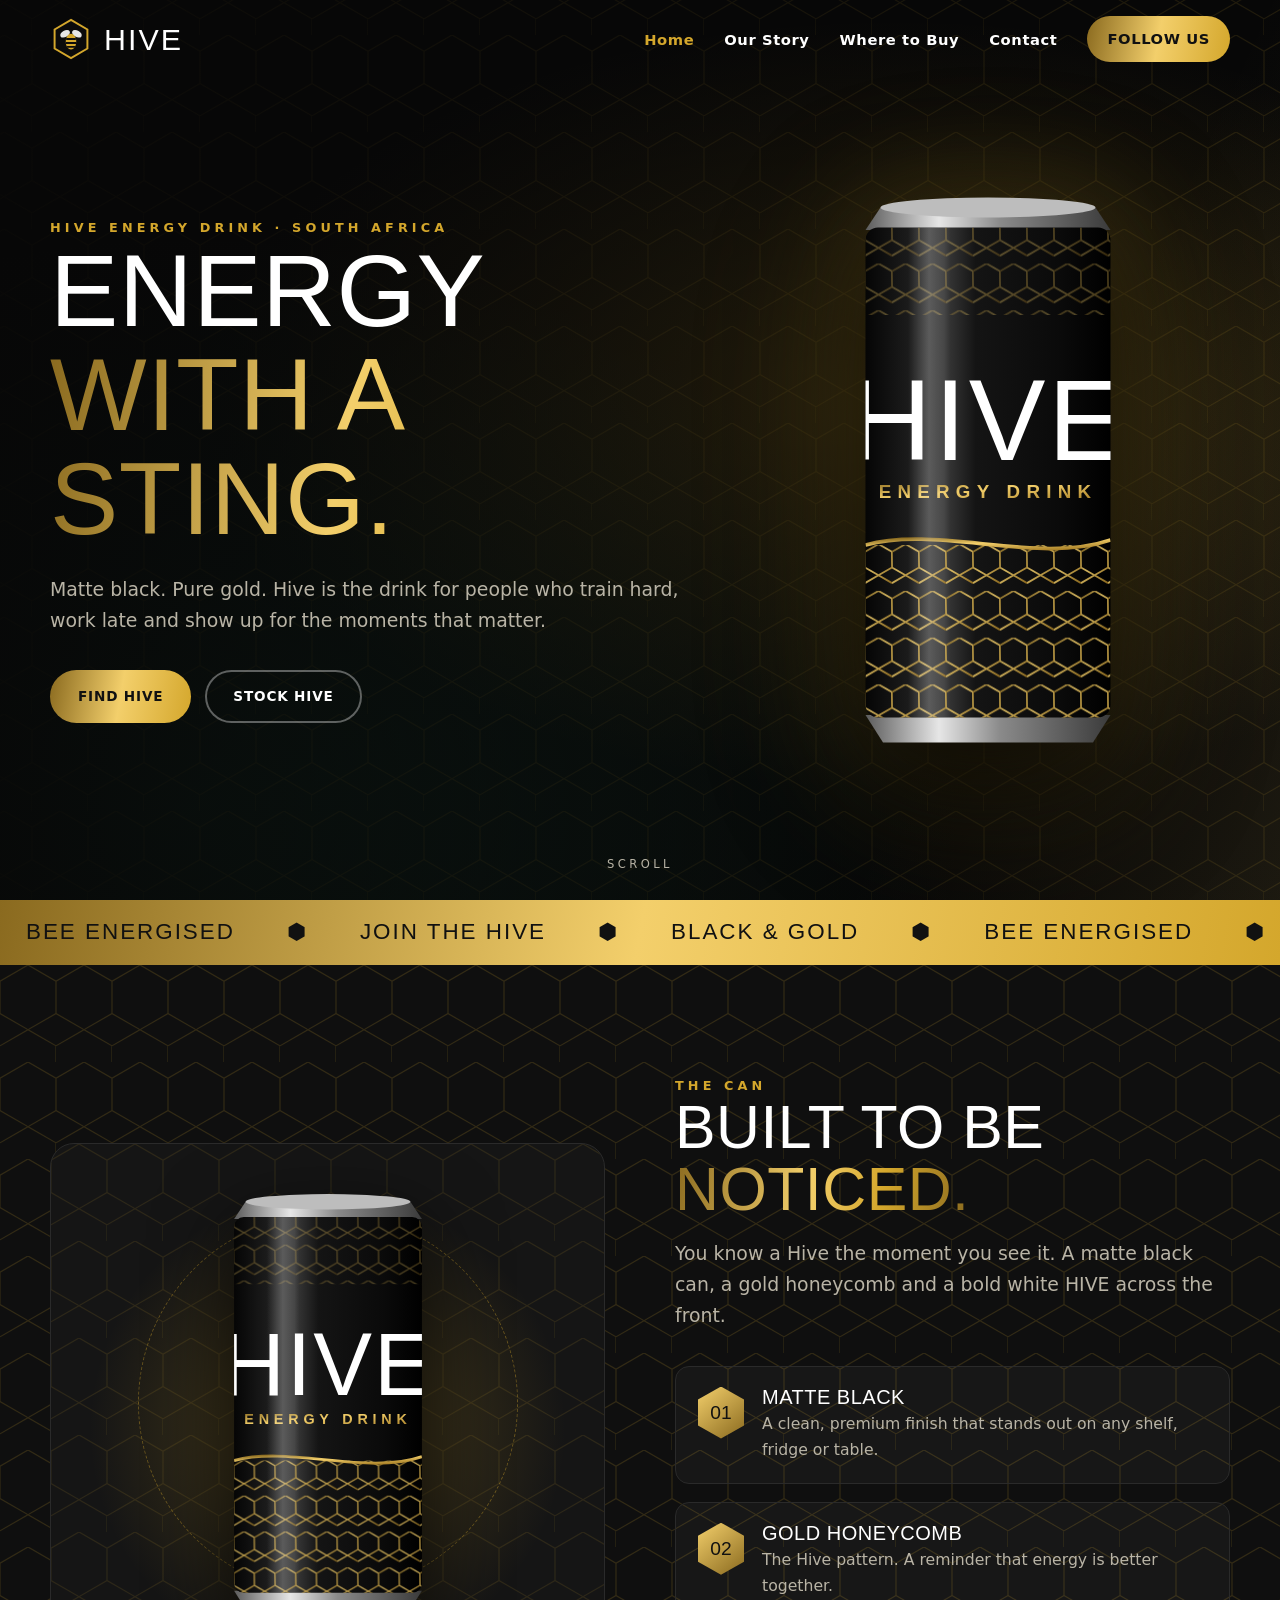
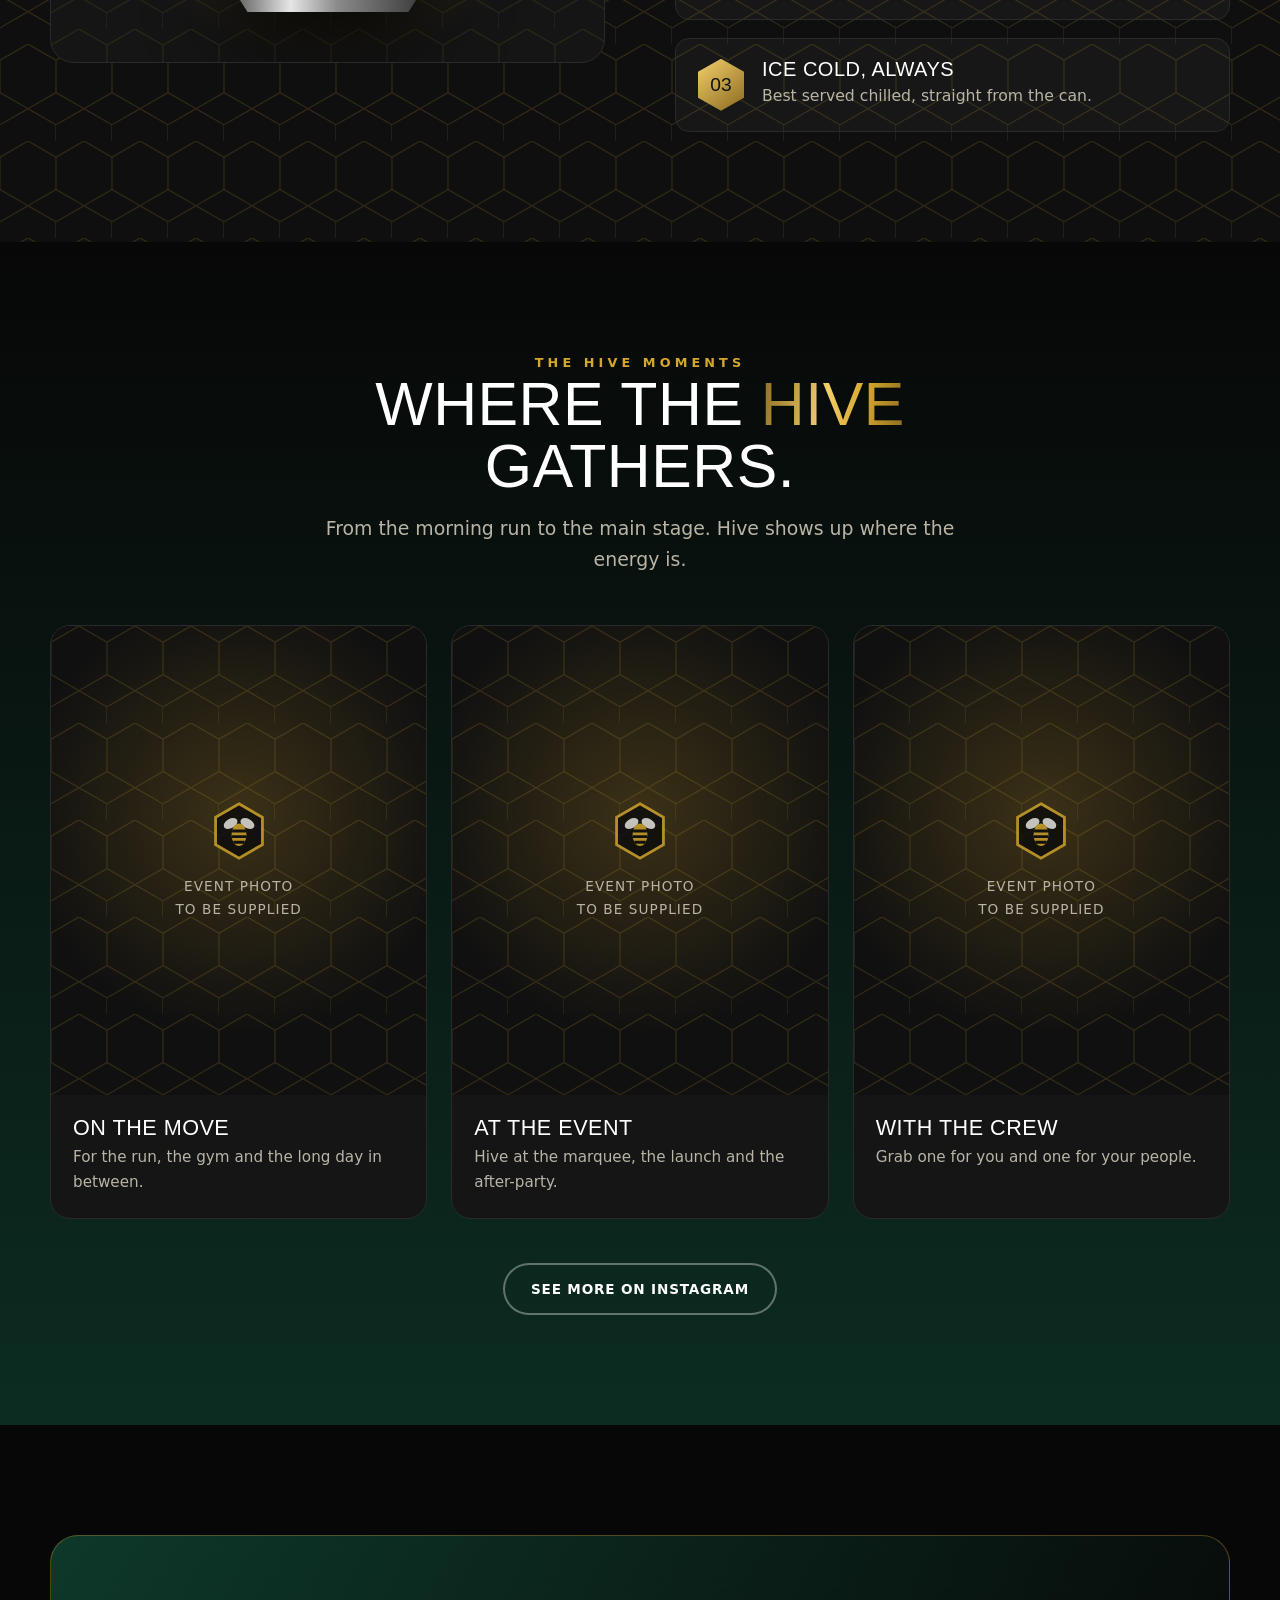
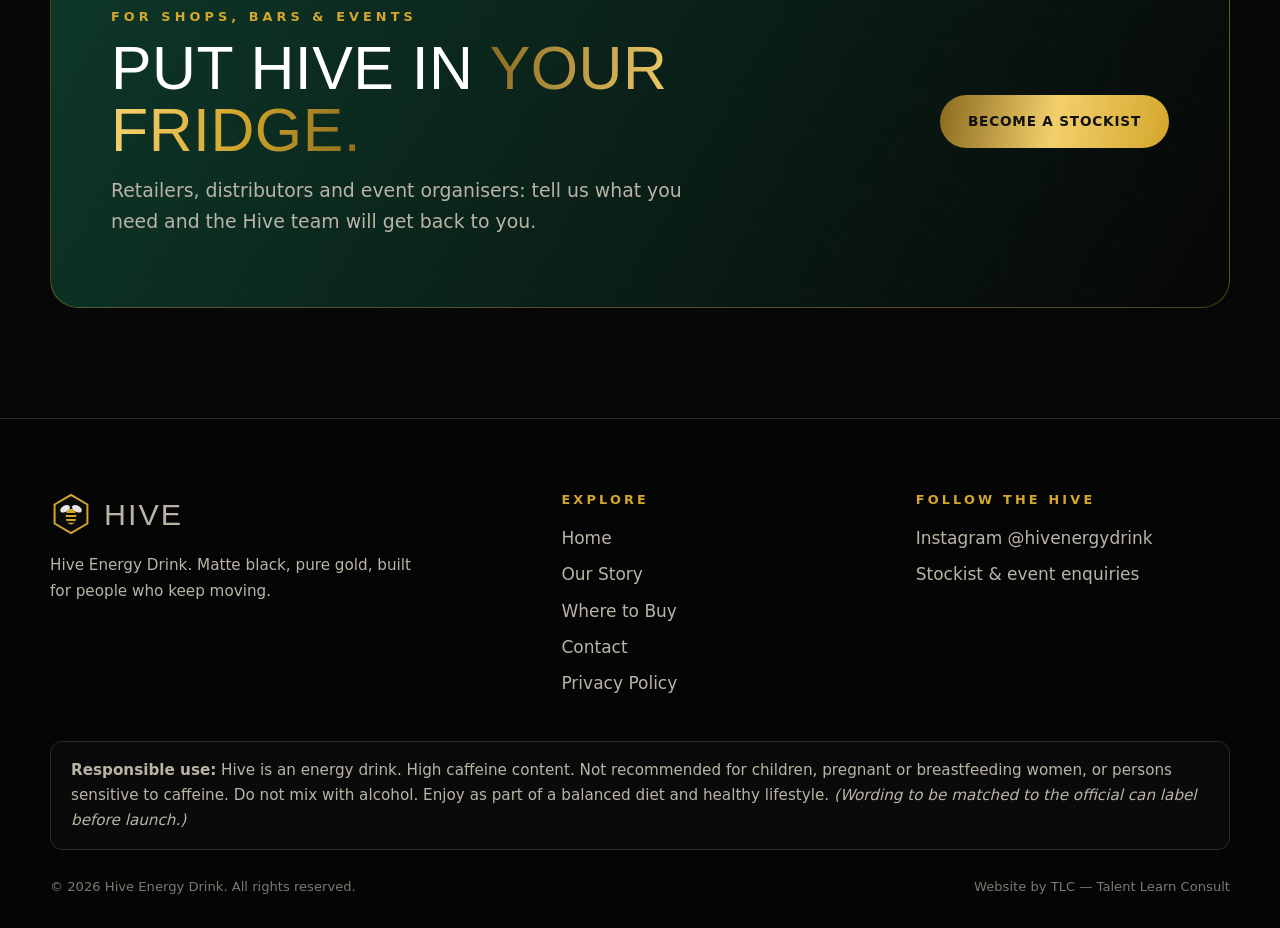
==== index.html @ 9e0da0c2 "Hive Energy Drink website preview: 5 pages, black-and-gold design, video-ready hero Co-Authored-By: " ====
<!DOCTYPE html>
<html lang="en-ZA">
<head>
<meta charset="utf-8">
<meta name="viewport" content="width=device-width,initial-scale=1">
<meta http-equiv="Content-Security-Policy" content="default-src 'self'; img-src 'self' data:; media-src 'self'; style-src 'self' 'unsafe-inline'; font-src 'self'; script-src 'self'; connect-src 'self'; base-uri 'self'; form-action 'none'; object-src 'none'">
<meta name="referrer" content="strict-origin-when-cross-origin">
<title>Hive Energy Drink — Energy With a Sting</title>
<meta name="description" content="Hive Energy Drink. Matte black, pure gold, made for South Africans who keep moving. Find Hive near you or bring Hive to your store or event.">
<meta name="robots" content="noindex,nofollow">
<link rel="canonical" href="https://dionpather-afk.github.io/hive-energy-drink-website/">
<meta name="theme-color" content="#070707">
<meta property="og:type" content="website">
<meta property="og:title" content="Hive Energy Drink — Energy With a Sting">
<meta property="og:description" content="Hive Energy Drink. Matte black, pure gold, made for South Africans who keep moving. Find Hive near you or bring Hive to your store or event.">
<meta property="og:url" content="https://dionpather-afk.github.io/hive-energy-drink-website/">
<link rel="icon" type="image/svg+xml" href="assets/img/hive-mark.svg">
<link rel="preload" href="assets/fonts/anton-latin-400-normal.woff2" as="font" type="font/woff2" crossorigin>
<link rel="stylesheet" href="assets/css/style.css">
</head>
<body>
<a class="skip" href="#main">Skip to content</a>
<header class="site-header">
 <nav class="wrap nav" aria-label="Main">
  <a class="brand" href="index.html" aria-label="Hive Energy Drink home"><img src="assets/img/hive-mark.svg" alt="" width="42" height="42">HIVE</a>
  <button class="menu-btn" aria-label="Open menu" aria-expanded="false" aria-controls="nav-links"><span></span></button>
  <ul class="nav-links" id="nav-links"><li><a href="index.html" aria-current="page">Home</a></li><li><a href="our-story.html">Our Story</a></li><li><a href="where-to-buy.html">Where to Buy</a></li><li><a href="contact.html">Contact</a></li><li><a class="btn" href="https://www.instagram.com/hivenergydrink/" target="_blank" rel="noopener">Follow us</a></li></ul>
 </nav>
</header>
<main id="main">

<section class="hero" aria-label="Hive Energy Drink">
 <div class="hero-media" aria-hidden="true">
  <div class="hero-standin"></div>
  <video muted loop playsinline preload="none" poster="">
   <source src="assets/video/hive-advert.mp4" type="video/mp4">
  </video>
 </div>
 <div class="hero-shade" aria-hidden="true"></div>
 <div class="wrap hero-grid">
  <div class="reveal in">
   <p class="eyebrow">Hive Energy Drink · South Africa</p>
   <h1><span>Energy</span><span class="gold">with a sting.</span></h1>
   <p class="lead" style="margin-top:22px">Matte black. Pure gold. Hive is the drink for people who train hard, work late and show up for the moments that matter.</p>
   <div class="btn-row">
    <a class="btn" href="where-to-buy.html">Find Hive</a>
    <a class="btn btn-ghost" href="contact.html">Stock Hive</a>
   </div>
  </div>
  <div class="hero-can" aria-hidden="true">
   <div class="drops"><i></i><i></i><i></i><i></i><i></i></div>
   <svg xmlns="http://www.w3.org/2000/svg" viewBox="0 0 240 480" aria-hidden="true">
  <defs>
    <linearGradient id="hbody" x1="0" x2="1">
      <stop offset="0" stop-color="#050505"/>
      <stop offset=".18" stop-color="#1c1c1c"/>
      <stop offset=".32" stop-color="#3a3a3a"/>
      <stop offset=".45" stop-color="#141414"/>
      <stop offset=".8" stop-color="#0a0a0a"/>
      <stop offset="1" stop-color="#000"/>
    </linearGradient>
    <linearGradient id="hmetal" x1="0" x2="1">
      <stop offset="0" stop-color="#5c5c5c"/>
      <stop offset=".3" stop-color="#e6e6e6"/>
      <stop offset=".55" stop-color="#8a8a8a"/>
      <stop offset="1" stop-color="#3b3b3b"/>
    </linearGradient>
    <linearGradient id="hgold" x1="0" x2="1" y1="0" y2="1">
      <stop offset="0" stop-color="#8a6a1f"/>
      <stop offset=".45" stop-color="#f3cf6b"/>
      <stop offset="1" stop-color="#a47b22"/>
    </linearGradient>
    <linearGradient id="hshine" x1="0" x2="1">
      <stop offset="0" stop-color="#fff" stop-opacity="0"/>
      <stop offset=".5" stop-color="#fff" stop-opacity=".22"/>
      <stop offset="1" stop-color="#fff" stop-opacity="0"/>
    </linearGradient>
    <pattern id="hhex" width="24" height="41.57" patternUnits="userSpaceOnUse" patternTransform="scale(.9)">
      <path d="M12 0l12 6.93v13.86L12 27.71 0 20.79V6.93zM0 34.64l12-6.93 12 6.93" fill="none" stroke="url(#hgold)" stroke-width="1.6"/>
    </pattern>
    <clipPath id="hcan"><rect x="22" y="46" width="196" height="392" rx="10"/></clipPath>
  </defs>
  <!-- lid and base -->
  <path d="M34 30h172l12 18H22z" fill="url(#hmetal)"/>
  <ellipse cx="120" cy="30" rx="86" ry="8" fill="#bdbdbd"/>
  <path d="M22 436h196l-14 22H36z" fill="url(#hmetal)"/>
  <!-- body -->
  <rect x="22" y="46" width="196" height="392" rx="10" fill="url(#hbody)"/>
  <g clip-path="url(#hcan)">
    <rect x="22" y="300" width="196" height="140" fill="url(#hhex)" opacity=".85"/>
    <rect x="22" y="46" width="196" height="70" fill="url(#hhex)" opacity=".35"/>
    <path d="M22 300 C 80 284, 160 316, 218 296" fill="none" stroke="url(#hgold)" stroke-width="3"/>
    <text x="120" y="232" text-anchor="middle" font-family="Anton, Impact, sans-serif" font-size="92" fill="#fff" letter-spacing="2">HIVE</text>
    <text x="120" y="262" text-anchor="middle" font-family="Inter, Arial, sans-serif" font-size="15" font-weight="700" fill="url(#hgold)" letter-spacing="5">ENERGY DRINK</text>
    <rect x="56" y="46" width="34" height="392" fill="url(#hshine)"/>
  </g>
</svg>
  </div>
 </div>
 <a class="scroll-cue" href="#can">Scroll</a>
</section>

<div class="ticker" aria-hidden="true"><div><span>Bee energised</span><span>⬢</span><span>Join the Hive</span><span>⬢</span><span>Black &amp; gold</span><span>⬢</span><span>Bee energised</span><span>⬢</span><span>Join the Hive</span><span>⬢</span><span>Black &amp; gold</span><span>⬢</span><span>Bee energised</span><span>⬢</span><span>Join the Hive</span><span>⬢</span><span>Black &amp; gold</span><span>⬢</span><span>Bee energised</span><span>⬢</span><span>Join the Hive</span><span>⬢</span><span>Black &amp; gold</span><span>⬢</span><span>Bee energised</span><span>⬢</span><span>Join the Hive</span><span>⬢</span><span>Black &amp; gold</span><span>⬢</span><span>Bee energised</span><span>⬢</span><span>Join the Hive</span><span>⬢</span><span>Black &amp; gold</span><span>⬢</span></div></div>

<section class="section honey" id="can">
 <div class="wrap split">
  <div class="can-stage reveal"><div class="ring"></div><svg xmlns="http://www.w3.org/2000/svg" viewBox="0 0 240 480" role="img" aria-label="Illustration of the matte black Hive can with gold honeycomb pattern">
  <defs>
    <linearGradient id="cbody" x1="0" x2="1">
      <stop offset="0" stop-color="#050505"/>
      <stop offset=".18" stop-color="#1c1c1c"/>
      <stop offset=".32" stop-color="#3a3a3a"/>
      <stop offset=".45" stop-color="#141414"/>
      <stop offset=".8" stop-color="#0a0a0a"/>
      <stop offset="1" stop-color="#000"/>
    </linearGradient>
    <linearGradient id="cmetal" x1="0" x2="1">
      <stop offset="0" stop-color="#5c5c5c"/>
      <stop offset=".3" stop-color="#e6e6e6"/>
      <stop offset=".55" stop-color="#8a8a8a"/>
      <stop offset="1" stop-color="#3b3b3b"/>
    </linearGradient>
    <linearGradient id="cgold" x1="0" x2="1" y1="0" y2="1">
      <stop offset="0" stop-color="#8a6a1f"/>
      <stop offset=".45" stop-color="#f3cf6b"/>
      <stop offset="1" stop-color="#a47b22"/>
    </linearGradient>
    <linearGradient id="cshine" x1="0" x2="1">
      <stop offset="0" stop-color="#fff" stop-opacity="0"/>
      <stop offset=".5" stop-color="#fff" stop-opacity=".22"/>
      <stop offset="1" stop-color="#fff" stop-opacity="0"/>
    </linearGradient>
    <pattern id="chex" width="24" height="41.57" patternUnits="userSpaceOnUse" patternTransform="scale(.9)">
      <path d="M12 0l12 6.93v13.86L12 27.71 0 20.79V6.93zM0 34.64l12-6.93 12 6.93" fill="none" stroke="url(#cgold)" stroke-width="1.6"/>
    </pattern>
    <clipPath id="ccan"><rect x="22" y="46" width="196" height="392" rx="10"/></clipPath>
  </defs>
  <!-- lid and base -->
  <path d="M34 30h172l12 18H22z" fill="url(#cmetal)"/>
  <ellipse cx="120" cy="30" rx="86" ry="8" fill="#bdbdbd"/>
  <path d="M22 436h196l-14 22H36z" fill="url(#cmetal)"/>
  <!-- body -->
  <rect x="22" y="46" width="196" height="392" rx="10" fill="url(#cbody)"/>
  <g clip-path="url(#ccan)">
    <rect x="22" y="300" width="196" height="140" fill="url(#chex)" opacity=".85"/>
    <rect x="22" y="46" width="196" height="70" fill="url(#chex)" opacity=".35"/>
    <path d="M22 300 C 80 284, 160 316, 218 296" fill="none" stroke="url(#cgold)" stroke-width="3"/>
    <text x="120" y="232" text-anchor="middle" font-family="Anton, Impact, sans-serif" font-size="92" fill="#fff" letter-spacing="2">HIVE</text>
    <text x="120" y="262" text-anchor="middle" font-family="Inter, Arial, sans-serif" font-size="15" font-weight="700" fill="url(#cgold)" letter-spacing="5">ENERGY DRINK</text>
    <rect x="56" y="46" width="34" height="392" fill="url(#cshine)"/>
  </g>
</svg></div>
  <div class="reveal">
   <p class="eyebrow">The can</p>
   <h2>Built to be <span class="gold">noticed.</span></h2>
   <p class="lead" style="margin-top:18px">You know a Hive the moment you see it. A matte black can, a gold honeycomb and a bold white HIVE across the front.</p>
   <div class="facts">
    <div class="fact"><div class="hexicon">01</div><div><h3>Matte black</h3><p>A clean, premium finish that stands out on any shelf, fridge or table.</p></div></div>
    <div class="fact"><div class="hexicon">02</div><div><h3>Gold honeycomb</h3><p>The Hive pattern. A reminder that energy is better together.</p></div></div>
    <div class="fact"><div class="hexicon">03</div><div><h3>Ice cold, always</h3><p>Best served chilled, straight from the can.</p></div></div>
   </div>
  </div>
 </div>
</section>

<section class="section moments">
 <div class="wrap">
  <div class="center reveal" style="max-width:760px">
   <p class="eyebrow">The Hive moments</p>
   <h2>Where the <span class="gold">Hive</span> gathers.</h2>
   <p class="lead" style="margin-top:16px">From the morning run to the main stage. Hive shows up where the energy is.</p>
  </div>
  <div class="grid3">
   <article class="card reveal"><div class="ph"><div><img src="assets/img/hive-mark.svg" alt="">Event photo<br>to be supplied</div></div><div class="body"><h3>On the move</h3><p>For the run, the gym and the long day in between.</p></div></article>
   <article class="card reveal"><div class="ph"><div><img src="assets/img/hive-mark.svg" alt="">Event photo<br>to be supplied</div></div><div class="body"><h3>At the event</h3><p>Hive at the marquee, the launch and the after-party.</p></div></article>
   <article class="card reveal"><div class="ph"><div><img src="assets/img/hive-mark.svg" alt="">Event photo<br>to be supplied</div></div><div class="body"><h3>With the crew</h3><p>Grab one for you and one for your people.</p></div></article>
  </div>
  <div class="center" style="margin-top:44px"><a class="btn btn-ghost" href="https://www.instagram.com/hivenergydrink/" target="_blank" rel="noopener">See more on Instagram</a></div>
 </div>
</section>

<section class="section">
 <div class="wrap">
  <div class="cta-band reveal">
   <div>
    <p class="eyebrow">For shops, bars &amp; events</p>
    <h2 style="margin-top:10px">Put Hive in <span class="gold">your fridge.</span></h2>
    <p class="lead" style="margin-top:14px">Retailers, distributors and event organisers: tell us what you need and the Hive team will get back to you.</p>
   </div>
   <div class="btn-row"><a class="btn" href="contact.html">Become a stockist</a></div>
  </div>
 </div>
</section>
</main>
<footer class="site-footer">
 <div class="wrap">
  <div class="foot-grid">
   <div>
    <a class="brand" href="index.html"><img src="assets/img/hive-mark.svg" alt="" width="42" height="42">HIVE</a>
    <p style="margin-top:14px;max-width:38ch">Hive Energy Drink. Matte black, pure gold, built for people who keep moving.</p>
   </div>
   <div>
    <h4>Explore</h4>
    <ul><li><a href="index.html">Home</a></li><li><a href="our-story.html">Our Story</a></li><li><a href="where-to-buy.html">Where to Buy</a></li><li><a href="contact.html">Contact</a></li><li><a href="privacy.html">Privacy Policy</a></li></ul>
   </div>
   <div>
    <h4>Follow the Hive</h4>
    <ul><li><a href="https://www.instagram.com/hivenergydrink/" target="_blank" rel="noopener">Instagram @hivenergydrink</a></li><li><a href="contact.html">Stockist &amp; event enquiries</a></li></ul>
   </div>
  </div>
  <p class="notice"><strong>Responsible use:</strong> Hive is an energy drink. High caffeine content. Not recommended for children, pregnant or breastfeeding women, or persons sensitive to caffeine. Do not mix with alcohol. Enjoy as part of a balanced diet and healthy lifestyle. <em>(Wording to be matched to the official can label before launch.)</em></p>
  <div class="legal"><span>&copy; <span id="year">2026</span> Hive Energy Drink. All rights reserved.</span><span>Website by TLC — Talent Learn Consult</span></div>
 </div>
</footer>
<script src="assets/js/main.js"></script>
</body>
</html>
---- assets/css/style.css ----
/* Hive Energy Drink — preview site. Built by TLC (Talent Learn Consult). */
@font-face{font-family:Anton;src:url(../fonts/anton-latin-400-normal.woff2) format("woff2");font-weight:400;font-display:swap}
@font-face{font-family:Inter;src:url(../fonts/inter-latin-400-normal.woff2) format("woff2");font-weight:400;font-display:swap}
@font-face{font-family:Inter;src:url(../fonts/inter-latin-600-normal.woff2) format("woff2");font-weight:600;font-display:swap}
@font-face{font-family:Inter;src:url(../fonts/inter-latin-700-normal.woff2) format("woff2");font-weight:700;font-display:swap}

:root{
  --black:#070707;--ink:#0f0f0f;--panel:#151515;--line:#2a2a2a;
  --gold:#d4a72c;--gold-hi:#f3cf6b;--gold-lo:#8a6a1f;
  --green:#0e3b2c;--green-hi:#1d6a4e;--white:#fff;--muted:#b9b4a6;
  --radius:14px;--wrap:1180px;
}
*{box-sizing:border-box;margin:0}
html{scroll-behavior:smooth}
body{background:var(--black);color:var(--white);font:400 17px/1.65 Inter,system-ui,Arial,sans-serif;-webkit-font-smoothing:antialiased}
img,svg,video{display:block;max-width:100%}
a{color:inherit}
.wrap{width:min(100% - 40px,var(--wrap));margin-inline:auto}
.skip{position:absolute;left:-999px;top:8px;background:var(--gold);color:#000;padding:8px 14px;border-radius:8px;z-index:99}
.skip:focus{left:8px}
h1,h2,h3{font-family:Anton,Impact,sans-serif;font-weight:400;line-height:1.02;letter-spacing:.5px;text-transform:uppercase}
h1{font-size:clamp(3rem,8vw,6.6rem)}
h2{font-size:clamp(2.2rem,5vw,3.8rem)}
h3{font-size:1.6rem}
.gold{color:var(--gold);background:linear-gradient(100deg,var(--gold-lo),var(--gold-hi) 45%,var(--gold) 70%,var(--gold-lo));-webkit-background-clip:text;background-clip:text;-webkit-text-fill-color:transparent}
.eyebrow{font-weight:700;font-size:.8rem;letter-spacing:.32em;text-transform:uppercase;color:var(--gold)}
.lead{font-size:1.18rem;color:var(--muted);max-width:56ch}
.section{padding:110px 0;position:relative}
.honey{background:var(--ink) url(../img/honeycomb.svg) repeat}

/* buttons */
.btn{display:inline-flex;align-items:center;gap:10px;padding:15px 28px;border-radius:999px;font-weight:700;letter-spacing:.06em;text-transform:uppercase;font-size:.85rem;text-decoration:none;background:linear-gradient(100deg,var(--gold-lo),var(--gold-hi) 50%,var(--gold));color:#111;border:0;cursor:pointer;transition:transform .2s,box-shadow .2s}
.btn:hover{transform:translateY(-2px);box-shadow:0 10px 30px rgba(212,167,44,.35)}
.btn-ghost{background:transparent;color:var(--white);box-shadow:inset 0 0 0 2px rgba(255,255,255,.35)}
.btn-ghost:hover{box-shadow:inset 0 0 0 2px var(--gold);color:var(--gold-hi)}
.btn-row{display:flex;flex-wrap:wrap;gap:14px;margin-top:34px}
:focus-visible{outline:3px solid var(--gold-hi);outline-offset:3px}

/* header */
.site-header{position:fixed;inset:0 0 auto;z-index:50;transition:background .3s,backdrop-filter .3s}
.site-header.scrolled{background:rgba(7,7,7,.85);backdrop-filter:blur(10px);border-bottom:1px solid var(--line)}
.nav{display:flex;align-items:center;justify-content:space-between;height:78px}
.brand{display:flex;align-items:center;gap:12px;text-decoration:none;font-family:Anton,Impact,sans-serif;font-size:1.9rem;letter-spacing:2px}
.brand img{width:42px;height:42px}
.nav-links{display:flex;gap:30px;list-style:none;padding:0;align-items:center}
.nav-links a{text-decoration:none;font-weight:600;font-size:.92rem;letter-spacing:.04em}
.nav-links a:not(.btn):hover,.nav-links a[aria-current=page]{color:var(--gold)}
.nav-links .btn{padding:11px 20px}
.menu-btn{display:none;background:none;border:0;width:44px;height:44px;cursor:pointer;position:relative}
.menu-btn span,.menu-btn span::before,.menu-btn span::after{position:absolute;left:10px;width:24px;height:2px;background:#fff;content:"";transition:.25s}
.menu-btn span{top:21px}.menu-btn span::before{top:-8px;left:0}.menu-btn span::after{top:8px;left:0}
.menu-btn[aria-expanded=true] span{background:transparent}
.menu-btn[aria-expanded=true] span::before{top:0;transform:rotate(45deg)}
.menu-btn[aria-expanded=true] span::after{top:0;transform:rotate(-45deg)}

/* hero */
.hero{min-height:100svh;display:grid;align-items:center;position:relative;overflow:hidden;padding:120px 0 80px}
.hero-media{position:absolute;inset:0;z-index:0}
.hero-media video{width:100%;height:100%;object-fit:cover}
.hero-standin{position:absolute;inset:0;background:radial-gradient(ellipse at 70% 45%,rgba(212,167,44,.28),transparent 55%),radial-gradient(ellipse at 15% 90%,rgba(29,106,78,.35),transparent 50%),var(--black)}
.hero-standin::before{content:"";position:absolute;inset:-50%;background:url(../img/honeycomb.svg) repeat;animation:drift 60s linear infinite;opacity:.9}
.hero-standin::after{content:"";position:absolute;inset:0;background:linear-gradient(115deg,transparent 35%,rgba(243,207,107,.14) 50%,transparent 65%);background-size:250% 100%;animation:sweep 7s ease-in-out infinite}
.hero.has-video .hero-standin{display:none}
.hero-shade{position:absolute;inset:0;background:linear-gradient(90deg,rgba(7,7,7,.92) 0%,rgba(7,7,7,.55) 55%,rgba(7,7,7,.2));z-index:1}
.hero-grid{position:relative;z-index:2;display:grid;grid-template-columns:1.15fr .85fr;gap:40px;align-items:center}
.hero h1 span{display:block}
.hero-can{position:relative;justify-self:center;width:min(300px,70vw)}
.hero-can svg{width:100%;height:auto;filter:drop-shadow(0 40px 60px rgba(0,0,0,.8)) drop-shadow(0 0 50px rgba(212,167,44,.25));animation:float 6s ease-in-out infinite}
.hero.has-video .hero-can{display:none}
.drops i{position:absolute;width:8px;height:12px;border-radius:50% 50% 50% 50%/60% 60% 40% 40%;background:radial-gradient(circle at 35% 30%,#fff,rgba(243,207,107,.6) 45%,rgba(212,167,44,.15));opacity:0;animation:drop 4s ease-in infinite}
.drops i:nth-child(1){left:12%;top:20%;animation-delay:.2s}
.drops i:nth-child(2){left:85%;top:30%;animation-delay:1.4s}
.drops i:nth-child(3){left:20%;top:62%;animation-delay:2.3s}
.drops i:nth-child(4){left:78%;top:70%;animation-delay:3.1s}
.drops i:nth-child(5){left:50%;top:8%;animation-delay:.9s}
.scroll-cue{position:absolute;bottom:26px;left:50%;transform:translateX(-50%);z-index:2;font-size:.72rem;letter-spacing:.3em;text-transform:uppercase;color:var(--muted);text-decoration:none}
@keyframes drift{to{transform:translate(56px,97px)}}
@keyframes sweep{0%,100%{background-position:120% 0}50%{background-position:-20% 0}}
@keyframes float{0%,100%{transform:translateY(0) rotate(-4deg)}50%{transform:translateY(-18px) rotate(-1deg)}}
@keyframes drop{0%{opacity:0;transform:translateY(-20px)}15%{opacity:1}100%{opacity:0;transform:translateY(120px)}}

/* ticker */
.ticker{background:linear-gradient(100deg,var(--gold-lo),var(--gold-hi) 50%,var(--gold));color:#111;overflow:hidden;white-space:nowrap;padding:14px 0}
.ticker div{display:inline-block;animation:tick 30s linear infinite;font-family:Anton,Impact,sans-serif;font-size:1.4rem;letter-spacing:2px;text-transform:uppercase}
.ticker span{margin:0 26px}
@keyframes tick{to{transform:translateX(-50%)}}

/* split / feature */
.split{display:grid;grid-template-columns:1fr 1fr;gap:70px;align-items:center}
.can-stage{position:relative;display:grid;place-items:center;min-height:520px;border-radius:24px;background:radial-gradient(circle at 50% 55%,rgba(212,167,44,.3),transparent 60%),var(--panel);border:1px solid var(--line);overflow:hidden}
.can-stage::before{content:"";position:absolute;inset:0;background:url(../img/honeycomb.svg) repeat;opacity:.7}
.can-stage svg{position:relative;width:230px;height:auto;filter:drop-shadow(0 30px 40px rgba(0,0,0,.8))}
.ring{position:absolute;width:380px;height:380px;border-radius:50%;border:1px dashed rgba(212,167,44,.4);animation:spin 40s linear infinite}
@keyframes spin{to{transform:rotate(360deg)}}
.facts{display:grid;gap:18px;margin-top:34px}
.fact{display:flex;gap:18px;align-items:flex-start;padding:20px 22px;border-radius:var(--radius);background:rgba(255,255,255,.03);border:1px solid var(--line)}
.hexicon{flex:0 0 46px;height:52px;clip-path:polygon(50% 0,100% 25%,100% 75%,50% 100%,0 75%,0 25%);background:linear-gradient(140deg,var(--gold-hi),var(--gold-lo));display:grid;place-items:center;color:#111;font-family:Anton,Impact,sans-serif;font-size:1.2rem}
.fact h3{font-size:1.25rem;margin-bottom:4px}
.fact p{color:var(--muted);font-size:.98rem}

/* cards */
.grid3{display:grid;grid-template-columns:repeat(3,1fr);gap:24px;margin-top:50px}
.card{border-radius:20px;overflow:hidden;background:var(--panel);border:1px solid var(--line);transition:transform .25s,border-color .25s}
.card:hover{transform:translateY(-6px);border-color:rgba(212,167,44,.6)}
.card .ph{aspect-ratio:4/5;display:grid;place-items:center;text-align:center;padding:24px;background:radial-gradient(circle at 50% 40%,rgba(212,167,44,.22),transparent 65%),#101010 url(../img/honeycomb.svg);color:var(--muted);font-size:.85rem;letter-spacing:.08em;text-transform:uppercase}
.card .ph img{width:60px;margin:0 auto 14px;opacity:.8}
.card .body{padding:22px}
.card h3{font-size:1.35rem}
.card p{color:var(--muted);font-size:.95rem;margin-top:6px}

/* moments strip */
.moments{background:linear-gradient(180deg,var(--black),var(--green) 140%)}
.center{text-align:center;margin-inline:auto}
.center .lead{margin-inline:auto}

/* cta band */
.cta-band{border-radius:28px;padding:70px 60px;background:linear-gradient(120deg,rgba(14,59,44,.95),rgba(7,7,7,.95)),url(../img/honeycomb.svg);border:1px solid rgba(212,167,44,.35);display:grid;grid-template-columns:1.4fr 1fr;gap:40px;align-items:center}
.cta-band .btn-row{justify-content:flex-end;margin:0}

/* page hero */
.page-hero{padding:170px 0 80px;background:radial-gradient(ellipse at 80% 0,rgba(212,167,44,.22),transparent 55%),var(--ink) url(../img/honeycomb.svg)}
.page-hero h1{font-size:clamp(2.8rem,7vw,5.2rem)}
.prose{max-width:70ch}
.prose p+p{margin-top:18px}
.prose h2{margin:50px 0 16px;font-size:2rem}
.prose ul{margin:14px 0 0 20px;color:var(--muted)}
.prose p{color:var(--muted)}

/* values */
.values{display:grid;grid-template-columns:repeat(4,1fr);gap:20px;margin-top:50px}
.value{padding:30px 24px;border-radius:var(--radius);background:var(--panel);border:1px solid var(--line)}
.value .hexicon{margin-bottom:18px}
.value p{color:var(--muted);font-size:.95rem;margin-top:8px}

/* forms */
.form{display:grid;gap:18px;padding:40px;border-radius:22px;background:var(--panel);border:1px solid var(--line)}
.form .row{display:grid;grid-template-columns:1fr 1fr;gap:18px}
label{font-weight:600;font-size:.88rem;display:grid;gap:8px}
input,select,textarea{font:inherit;color:var(--white);background:#0c0c0c;border:1px solid #333;border-radius:10px;padding:13px 14px;width:100%}
input:focus,select:focus,textarea:focus{border-color:var(--gold);outline:none}
textarea{min-height:140px;resize:vertical}
.form-note{font-size:.85rem;color:var(--muted)}
.form-status{display:none;padding:14px 16px;border-radius:10px;background:rgba(212,167,44,.12);border:1px solid rgba(212,167,44,.5);color:var(--gold-hi);font-weight:600}
.form-status.show{display:block}
.contact-list{list-style:none;padding:0;display:grid;gap:16px;margin-top:30px}
.contact-list li{display:flex;gap:16px;align-items:center;padding:18px 20px;border-radius:var(--radius);background:rgba(255,255,255,.03);border:1px solid var(--line)}
.contact-list a{text-decoration:none;font-weight:600}
.contact-list a:hover{color:var(--gold)}
.tbc{display:inline-block;font-size:.72rem;font-weight:700;letter-spacing:.12em;text-transform:uppercase;color:#111;background:var(--gold);padding:3px 8px;border-radius:6px;margin-left:8px;vertical-align:middle}

/* steps */
.steps{counter-reset:s;display:grid;grid-template-columns:repeat(3,1fr);gap:22px;margin-top:46px}
.step{padding:30px;border-radius:var(--radius);background:var(--panel);border:1px solid var(--line);position:relative}
.step::before{counter-increment:s;content:"0" counter(s);font-family:Anton,Impact,sans-serif;font-size:3rem;color:transparent;-webkit-text-stroke:1px var(--gold);display:block;margin-bottom:10px}
.step p{color:var(--muted);font-size:.95rem;margin-top:6px}

/* footer */
.site-footer{border-top:1px solid var(--line);padding:70px 0 30px;background:#050505;margin-top:0}
.foot-grid{display:grid;grid-template-columns:1.5fr 1fr 1fr;gap:40px}
.site-footer h4{font-size:.8rem;letter-spacing:.25em;text-transform:uppercase;color:var(--gold);margin-bottom:14px}
.site-footer ul{list-style:none;padding:0;display:grid;gap:8px}
.site-footer a{text-decoration:none;color:var(--muted)}
.site-footer a:hover{color:var(--gold)}
.site-footer p{color:var(--muted);font-size:.95rem}
.notice{margin-top:44px;padding:16px 20px;border-radius:12px;border:1px solid var(--line);font-size:.82rem;color:var(--muted);background:rgba(255,255,255,.02)}
.legal{display:flex;justify-content:space-between;flex-wrap:wrap;gap:12px;margin-top:26px;font-size:.82rem;color:#7d796f}

/* reveal */
.reveal{opacity:0;transform:translateY(28px);transition:opacity .8s ease,transform .8s ease}
.reveal.in{opacity:1;transform:none}

/* responsive */
@media (max-width:960px){
  .hero-grid,.split,.cta-band{grid-template-columns:1fr}
  .hero-can{order:-1;width:min(220px,55vw)}
  .grid3,.steps{grid-template-columns:1fr 1fr}
  .values{grid-template-columns:1fr 1fr}
  .cta-band{padding:50px 30px}.cta-band .btn-row{justify-content:flex-start}
  .foot-grid{grid-template-columns:1fr 1fr}
  .menu-btn{display:block}
  .nav-links{position:fixed;inset:78px 0 auto;flex-direction:column;gap:0;background:rgba(7,7,7,.97);border-bottom:1px solid var(--line);padding:10px 20px 24px;display:none}
  .nav-links.open{display:flex}
  .nav-links li{width:100%}
  .nav-links a{display:block;padding:14px 0;border-bottom:1px solid var(--line)}
  .nav-links .btn{margin-top:14px;justify-content:center}
}
@media (max-width:620px){
  .section{padding:80px 0}
  .grid3,.steps,.values,.foot-grid,.form .row{grid-template-columns:1fr}
  .form{padding:26px}
  .can-stage{min-height:420px}
}
@media (prefers-reduced-motion:reduce){
  *,*::before,*::after{animation:none!important;transition:none!important}
  .reveal{opacity:1;transform:none}
}
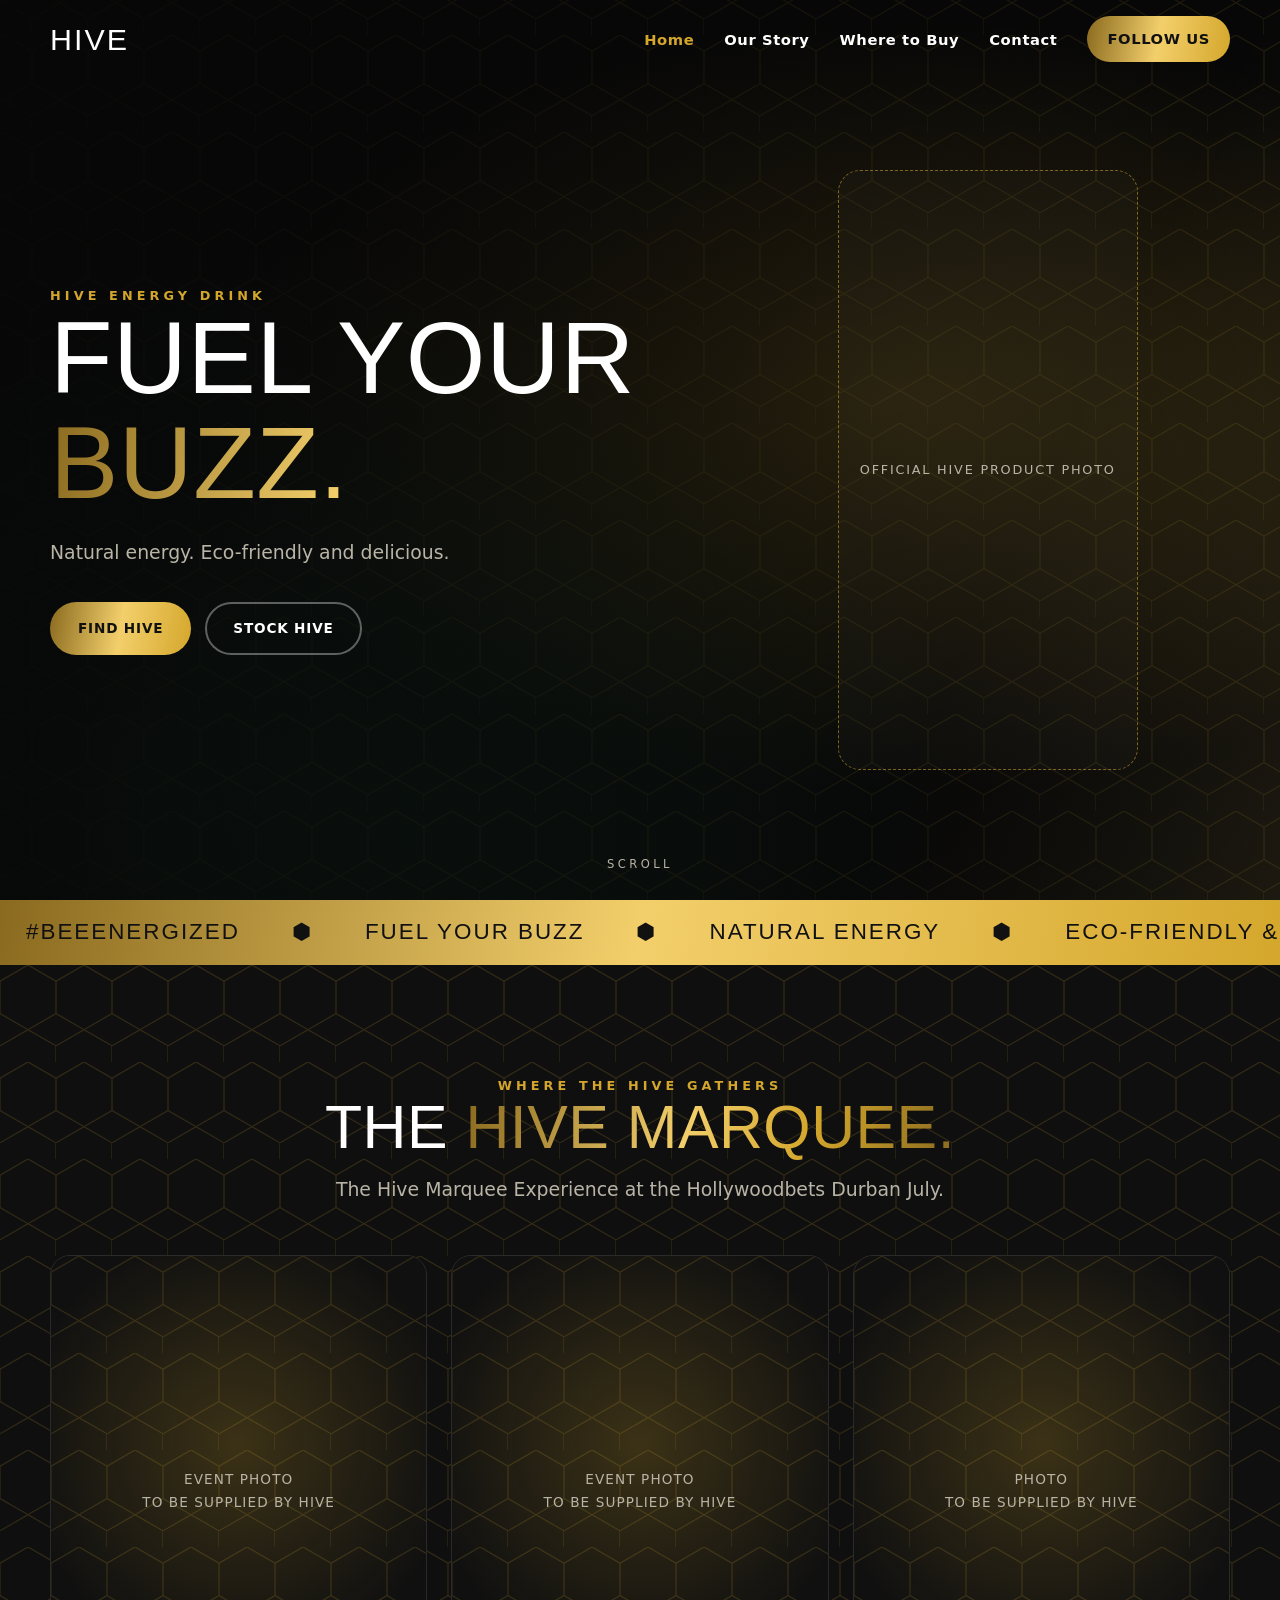
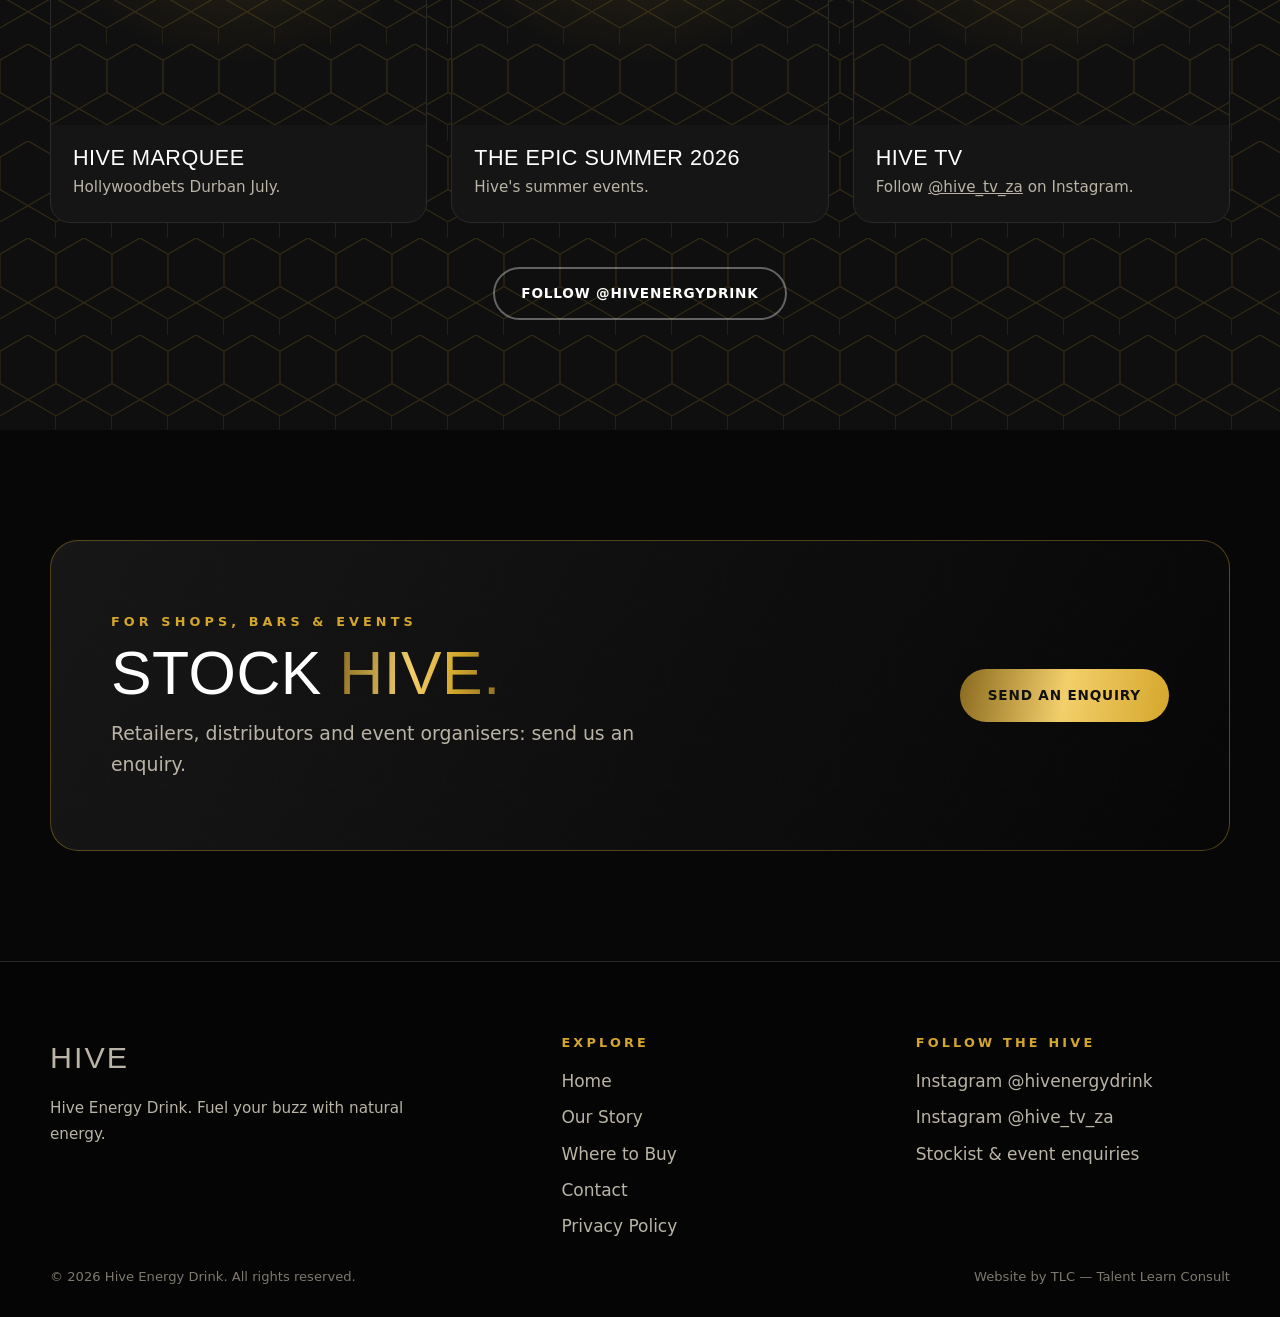
==== commit 8b47815f: "Accuracy pass: remove illustrated can, invented logo and unverified copy; use only Hive's verified w" ====
--- a/index.html
+++ b/index.html
@@ -5,16 +5,15 @@
 <meta name="viewport" content="width=device-width,initial-scale=1">
 <meta http-equiv="Content-Security-Policy" content="default-src 'self'; img-src 'self' data:; media-src 'self'; style-src 'self' 'unsafe-inline'; font-src 'self'; script-src 'self'; connect-src 'self'; base-uri 'self'; form-action 'none'; object-src 'none'">
 <meta name="referrer" content="strict-origin-when-cross-origin">
-<title>Hive Energy Drink — Energy With a Sting</title>
-<meta name="description" content="Hive Energy Drink. Matte black, pure gold, made for South Africans who keep moving. Find Hive near you or bring Hive to your store or event.">
+<title>Hive Energy Drink — Fuel Your Buzz</title>
+<meta name="description" content="Hive Energy Drink. Fuel your buzz with natural energy. Eco-friendly and delicious. #BEEENERGIZED">
 <meta name="robots" content="noindex,nofollow">
 <link rel="canonical" href="https://dionpather-afk.github.io/hive-energy-drink-website/">
 <meta name="theme-color" content="#070707">
 <meta property="og:type" content="website">
-<meta property="og:title" content="Hive Energy Drink — Energy With a Sting">
-<meta property="og:description" content="Hive Energy Drink. Matte black, pure gold, made for South Africans who keep moving. Find Hive near you or bring Hive to your store or event.">
+<meta property="og:title" content="Hive Energy Drink — Fuel Your Buzz">
+<meta property="og:description" content="Hive Energy Drink. Fuel your buzz with natural energy. Eco-friendly and delicious. #BEEENERGIZED">
 <meta property="og:url" content="https://dionpather-afk.github.io/hive-energy-drink-website/">
-<link rel="icon" type="image/svg+xml" href="assets/img/hive-mark.svg">
 <link rel="preload" href="assets/fonts/anton-latin-400-normal.woff2" as="font" type="font/woff2" crossorigin>
 <link rel="stylesheet" href="assets/css/style.css">
 </head>
@@ -22,7 +21,7 @@
 <a class="skip" href="#main">Skip to content</a>
 <header class="site-header">
  <nav class="wrap nav" aria-label="Main">
-  <a class="brand" href="index.html" aria-label="Hive Energy Drink home"><img src="assets/img/hive-mark.svg" alt="" width="42" height="42">HIVE</a>
+  <a class="brand" href="index.html" aria-label="Hive Energy Drink home">HIVE</a>
   <button class="menu-btn" aria-label="Open menu" aria-expanded="false" aria-controls="nav-links"><span></span></button>
   <ul class="nav-links" id="nav-links"><li><a href="index.html" aria-current="page">Home</a></li><li><a href="our-story.html">Our Story</a></li><li><a href="where-to-buy.html">Where to Buy</a></li><li><a href="contact.html">Contact</a></li><li><a class="btn" href="https://www.instagram.com/hivenergydrink/" target="_blank" rel="noopener">Follow us</a></li></ul>
  </nav>
@@ -32,150 +31,41 @@
 <section class="hero" aria-label="Hive Energy Drink">
  <div class="hero-media" aria-hidden="true">
   <div class="hero-standin"></div>
-  <video muted loop playsinline preload="none" poster="">
+  <video muted loop playsinline preload="none">
    <source src="assets/video/hive-advert.mp4" type="video/mp4">
   </video>
  </div>
  <div class="hero-shade" aria-hidden="true"></div>
  <div class="wrap hero-grid">
   <div class="reveal in">
-   <p class="eyebrow">Hive Energy Drink · South Africa</p>
-   <h1><span>Energy</span><span class="gold">with a sting.</span></h1>
-   <p class="lead" style="margin-top:22px">Matte black. Pure gold. Hive is the drink for people who train hard, work late and show up for the moments that matter.</p>
+   <p class="eyebrow">Hive Energy Drink</p>
+   <h1><span>Fuel your</span><span class="gold">buzz.</span></h1>
+   <p class="lead" style="margin-top:22px">Natural energy. Eco-friendly and delicious.</p>
    <div class="btn-row">
     <a class="btn" href="where-to-buy.html">Find Hive</a>
     <a class="btn btn-ghost" href="contact.html">Stock Hive</a>
    </div>
   </div>
-  <div class="hero-can" aria-hidden="true">
-   <div class="drops"><i></i><i></i><i></i><i></i><i></i></div>
-   <svg xmlns="http://www.w3.org/2000/svg" viewBox="0 0 240 480" aria-hidden="true">
-  <defs>
-    <linearGradient id="hbody" x1="0" x2="1">
-      <stop offset="0" stop-color="#050505"/>
-      <stop offset=".18" stop-color="#1c1c1c"/>
-      <stop offset=".32" stop-color="#3a3a3a"/>
-      <stop offset=".45" stop-color="#141414"/>
-      <stop offset=".8" stop-color="#0a0a0a"/>
-      <stop offset="1" stop-color="#000"/>
-    </linearGradient>
-    <linearGradient id="hmetal" x1="0" x2="1">
-      <stop offset="0" stop-color="#5c5c5c"/>
-      <stop offset=".3" stop-color="#e6e6e6"/>
-      <stop offset=".55" stop-color="#8a8a8a"/>
-      <stop offset="1" stop-color="#3b3b3b"/>
-    </linearGradient>
-    <linearGradient id="hgold" x1="0" x2="1" y1="0" y2="1">
-      <stop offset="0" stop-color="#8a6a1f"/>
-      <stop offset=".45" stop-color="#f3cf6b"/>
-      <stop offset="1" stop-color="#a47b22"/>
-    </linearGradient>
-    <linearGradient id="hshine" x1="0" x2="1">
-      <stop offset="0" stop-color="#fff" stop-opacity="0"/>
-      <stop offset=".5" stop-color="#fff" stop-opacity=".22"/>
-      <stop offset="1" stop-color="#fff" stop-opacity="0"/>
-    </linearGradient>
-    <pattern id="hhex" width="24" height="41.57" patternUnits="userSpaceOnUse" patternTransform="scale(.9)">
-      <path d="M12 0l12 6.93v13.86L12 27.71 0 20.79V6.93zM0 34.64l12-6.93 12 6.93" fill="none" stroke="url(#hgold)" stroke-width="1.6"/>
-    </pattern>
-    <clipPath id="hcan"><rect x="22" y="46" width="196" height="392" rx="10"/></clipPath>
-  </defs>
-  <!-- lid and base -->
-  <path d="M34 30h172l12 18H22z" fill="url(#hmetal)"/>
-  <ellipse cx="120" cy="30" rx="86" ry="8" fill="#bdbdbd"/>
-  <path d="M22 436h196l-14 22H36z" fill="url(#hmetal)"/>
-  <!-- body -->
-  <rect x="22" y="46" width="196" height="392" rx="10" fill="url(#hbody)"/>
-  <g clip-path="url(#hcan)">
-    <rect x="22" y="300" width="196" height="140" fill="url(#hhex)" opacity=".85"/>
-    <rect x="22" y="46" width="196" height="70" fill="url(#hhex)" opacity=".35"/>
-    <path d="M22 300 C 80 284, 160 316, 218 296" fill="none" stroke="url(#hgold)" stroke-width="3"/>
-    <text x="120" y="232" text-anchor="middle" font-family="Anton, Impact, sans-serif" font-size="92" fill="#fff" letter-spacing="2">HIVE</text>
-    <text x="120" y="262" text-anchor="middle" font-family="Inter, Arial, sans-serif" font-size="15" font-weight="700" fill="url(#hgold)" letter-spacing="5">ENERGY DRINK</text>
-    <rect x="56" y="46" width="34" height="392" fill="url(#hshine)"/>
-  </g>
-</svg>
-  </div>
+  <div class="hero-can product-slot" aria-label="Official product photograph to be supplied by Hive"><span>Official Hive product photo</span></div>
  </div>
- <a class="scroll-cue" href="#can">Scroll</a>
+ <a class="scroll-cue" href="#marquee">Scroll</a>
 </section>
 
-<div class="ticker" aria-hidden="true"><div><span>Bee energised</span><span>⬢</span><span>Join the Hive</span><span>⬢</span><span>Black &amp; gold</span><span>⬢</span><span>Bee energised</span><span>⬢</span><span>Join the Hive</span><span>⬢</span><span>Black &amp; gold</span><span>⬢</span><span>Bee energised</span><span>⬢</span><span>Join the Hive</span><span>⬢</span><span>Black &amp; gold</span><span>⬢</span><span>Bee energised</span><span>⬢</span><span>Join the Hive</span><span>⬢</span><span>Black &amp; gold</span><span>⬢</span><span>Bee energised</span><span>⬢</span><span>Join the Hive</span><span>⬢</span><span>Black &amp; gold</span><span>⬢</span><span>Bee energised</span><span>⬢</span><span>Join the Hive</span><span>⬢</span><span>Black &amp; gold</span><span>⬢</span></div></div>
+<div class="ticker" aria-hidden="true"><div><span>#BEEENERGIZED</span><span>⬢</span><span>Fuel your buzz</span><span>⬢</span><span>Natural energy</span><span>⬢</span><span>Eco-friendly &amp; delicious</span><span>⬢</span><span>#BEEENERGIZED</span><span>⬢</span><span>Fuel your buzz</span><span>⬢</span><span>Natural energy</span><span>⬢</span><span>Eco-friendly &amp; delicious</span><span>⬢</span><span>#BEEENERGIZED</span><span>⬢</span><span>Fuel your buzz</span><span>⬢</span><span>Natural energy</span><span>⬢</span><span>Eco-friendly &amp; delicious</span><span>⬢</span><span>#BEEENERGIZED</span><span>⬢</span><span>Fuel your buzz</span><span>⬢</span><span>Natural energy</span><span>⬢</span><span>Eco-friendly &amp; delicious</span><span>⬢</span><span>#BEEENERGIZED</span><span>⬢</span><span>Fuel your buzz</span><span>⬢</span><span>Natural energy</span><span>⬢</span><span>Eco-friendly &amp; delicious</span><span>⬢</span></div></div>
 
-<section class="section honey" id="can">
- <div class="wrap split">
-  <div class="can-stage reveal"><div class="ring"></div><svg xmlns="http://www.w3.org/2000/svg" viewBox="0 0 240 480" role="img" aria-label="Illustration of the matte black Hive can with gold honeycomb pattern">
-  <defs>
-    <linearGradient id="cbody" x1="0" x2="1">
-      <stop offset="0" stop-color="#050505"/>
-      <stop offset=".18" stop-color="#1c1c1c"/>
-      <stop offset=".32" stop-color="#3a3a3a"/>
-      <stop offset=".45" stop-color="#141414"/>
-      <stop offset=".8" stop-color="#0a0a0a"/>
-      <stop offset="1" stop-color="#000"/>
-    </linearGradient>
-    <linearGradient id="cmetal" x1="0" x2="1">
-      <stop offset="0" stop-color="#5c5c5c"/>
-      <stop offset=".3" stop-color="#e6e6e6"/>
-      <stop offset=".55" stop-color="#8a8a8a"/>
-      <stop offset="1" stop-color="#3b3b3b"/>
-    </linearGradient>
-    <linearGradient id="cgold" x1="0" x2="1" y1="0" y2="1">
-      <stop offset="0" stop-color="#8a6a1f"/>
-      <stop offset=".45" stop-color="#f3cf6b"/>
-      <stop offset="1" stop-color="#a47b22"/>
-    </linearGradient>
-    <linearGradient id="cshine" x1="0" x2="1">
-      <stop offset="0" stop-color="#fff" stop-opacity="0"/>
-      <stop offset=".5" stop-color="#fff" stop-opacity=".22"/>
-      <stop offset="1" stop-color="#fff" stop-opacity="0"/>
-    </linearGradient>
-    <pattern id="chex" width="24" height="41.57" patternUnits="userSpaceOnUse" patternTransform="scale(.9)">
-      <path d="M12 0l12 6.93v13.86L12 27.71 0 20.79V6.93zM0 34.64l12-6.93 12 6.93" fill="none" stroke="url(#cgold)" stroke-width="1.6"/>
-    </pattern>
-    <clipPath id="ccan"><rect x="22" y="46" width="196" height="392" rx="10"/></clipPath>
-  </defs>
-  <!-- lid and base -->
-  <path d="M34 30h172l12 18H22z" fill="url(#cmetal)"/>
-  <ellipse cx="120" cy="30" rx="86" ry="8" fill="#bdbdbd"/>
-  <path d="M22 436h196l-14 22H36z" fill="url(#cmetal)"/>
-  <!-- body -->
-  <rect x="22" y="46" width="196" height="392" rx="10" fill="url(#cbody)"/>
-  <g clip-path="url(#ccan)">
-    <rect x="22" y="300" width="196" height="140" fill="url(#chex)" opacity=".85"/>
-    <rect x="22" y="46" width="196" height="70" fill="url(#chex)" opacity=".35"/>
-    <path d="M22 300 C 80 284, 160 316, 218 296" fill="none" stroke="url(#cgold)" stroke-width="3"/>
-    <text x="120" y="232" text-anchor="middle" font-family="Anton, Impact, sans-serif" font-size="92" fill="#fff" letter-spacing="2">HIVE</text>
-    <text x="120" y="262" text-anchor="middle" font-family="Inter, Arial, sans-serif" font-size="15" font-weight="700" fill="url(#cgold)" letter-spacing="5">ENERGY DRINK</text>
-    <rect x="56" y="46" width="34" height="392" fill="url(#cshine)"/>
-  </g>
-</svg></div>
-  <div class="reveal">
-   <p class="eyebrow">The can</p>
-   <h2>Built to be <span class="gold">noticed.</span></h2>
-   <p class="lead" style="margin-top:18px">You know a Hive the moment you see it. A matte black can, a gold honeycomb and a bold white HIVE across the front.</p>
-   <div class="facts">
-    <div class="fact"><div class="hexicon">01</div><div><h3>Matte black</h3><p>A clean, premium finish that stands out on any shelf, fridge or table.</p></div></div>
-    <div class="fact"><div class="hexicon">02</div><div><h3>Gold honeycomb</h3><p>The Hive pattern. A reminder that energy is better together.</p></div></div>
-    <div class="fact"><div class="hexicon">03</div><div><h3>Ice cold, always</h3><p>Best served chilled, straight from the can.</p></div></div>
-   </div>
-  </div>
- </div>
-</section>
-
-<section class="section moments">
+<section class="section honey" id="marquee">
  <div class="wrap">
   <div class="center reveal" style="max-width:760px">
-   <p class="eyebrow">The Hive moments</p>
-   <h2>Where the <span class="gold">Hive</span> gathers.</h2>
-   <p class="lead" style="margin-top:16px">From the morning run to the main stage. Hive shows up where the energy is.</p>
+   <p class="eyebrow">Where the Hive gathers</p>
+   <h2>The <span class="gold">Hive Marquee.</span></h2>
+   <p class="lead" style="margin-top:16px">The Hive Marquee Experience at the Hollywoodbets Durban July.</p>
   </div>
   <div class="grid3">
-   <article class="card reveal"><div class="ph"><div><img src="assets/img/hive-mark.svg" alt="">Event photo<br>to be supplied</div></div><div class="body"><h3>On the move</h3><p>For the run, the gym and the long day in between.</p></div></article>
-   <article class="card reveal"><div class="ph"><div><img src="assets/img/hive-mark.svg" alt="">Event photo<br>to be supplied</div></div><div class="body"><h3>At the event</h3><p>Hive at the marquee, the launch and the after-party.</p></div></article>
-   <article class="card reveal"><div class="ph"><div><img src="assets/img/hive-mark.svg" alt="">Event photo<br>to be supplied</div></div><div class="body"><h3>With the crew</h3><p>Grab one for you and one for your people.</p></div></article>
+   <article class="card reveal"><div class="ph"><div>Event photo<br>to be supplied by Hive</div></div><div class="body"><h3>Hive Marquee</h3><p>Hollywoodbets Durban July.</p></div></article>
+   <article class="card reveal"><div class="ph"><div>Event photo<br>to be supplied by Hive</div></div><div class="body"><h3>The Epic Summer 2026</h3><p>Hive's summer events.</p></div></article>
+   <article class="card reveal"><div class="ph"><div>Photo<br>to be supplied by Hive</div></div><div class="body"><h3>Hive TV</h3><p>Follow <a href="https://www.instagram.com/hive_tv_za/" target="_blank" rel="noopener">@hive_tv_za</a> on Instagram.</p></div></article>
   </div>
-  <div class="center" style="margin-top:44px"><a class="btn btn-ghost" href="https://www.instagram.com/hivenergydrink/" target="_blank" rel="noopener">See more on Instagram</a></div>
+  <div class="center" style="margin-top:44px"><a class="btn btn-ghost" href="https://www.instagram.com/hivenergydrink/" target="_blank" rel="noopener">Follow @hivenergydrink</a></div>
  </div>
 </section>
 
@@ -184,10 +74,10 @@
   <div class="cta-band reveal">
    <div>
     <p class="eyebrow">For shops, bars &amp; events</p>
-    <h2 style="margin-top:10px">Put Hive in <span class="gold">your fridge.</span></h2>
-    <p class="lead" style="margin-top:14px">Retailers, distributors and event organisers: tell us what you need and the Hive team will get back to you.</p>
+    <h2 style="margin-top:10px">Stock <span class="gold">Hive.</span></h2>
+    <p class="lead" style="margin-top:14px">Retailers, distributors and event organisers: send us an enquiry.</p>
    </div>
-   <div class="btn-row"><a class="btn" href="contact.html">Become a stockist</a></div>
+   <div class="btn-row"><a class="btn" href="contact.html">Send an enquiry</a></div>
   </div>
  </div>
 </section>
@@ -196,8 +86,8 @@
  <div class="wrap">
   <div class="foot-grid">
    <div>
-    <a class="brand" href="index.html"><img src="assets/img/hive-mark.svg" alt="" width="42" height="42">HIVE</a>
-    <p style="margin-top:14px;max-width:38ch">Hive Energy Drink. Matte black, pure gold, built for people who keep moving.</p>
+    <a class="brand" href="index.html">HIVE</a>
+    <p style="margin-top:14px;max-width:38ch">Hive Energy Drink. Fuel your buzz with natural energy.</p>
    </div>
    <div>
     <h4>Explore</h4>
@@ -205,10 +95,9 @@
    </div>
    <div>
     <h4>Follow the Hive</h4>
-    <ul><li><a href="https://www.instagram.com/hivenergydrink/" target="_blank" rel="noopener">Instagram @hivenergydrink</a></li><li><a href="contact.html">Stockist &amp; event enquiries</a></li></ul>
+    <ul><li><a href="https://www.instagram.com/hivenergydrink/" target="_blank" rel="noopener">Instagram @hivenergydrink</a></li><li><a href="https://www.instagram.com/hive_tv_za/" target="_blank" rel="noopener">Instagram @hive_tv_za</a></li><li><a href="contact.html">Stockist &amp; event enquiries</a></li></ul>
    </div>
   </div>
-  <p class="notice"><strong>Responsible use:</strong> Hive is an energy drink. High caffeine content. Not recommended for children, pregnant or breastfeeding women, or persons sensitive to caffeine. Do not mix with alcohol. Enjoy as part of a balanced diet and healthy lifestyle. <em>(Wording to be matched to the official can label before launch.)</em></p>
   <div class="legal"><span>&copy; <span id="year">2026</span> Hive Energy Drink. All rights reserved.</span><span>Website by TLC — Talent Learn Consult</span></div>
  </div>
 </footer>
--- a/assets/css/style.css
+++ b/assets/css/style.css
@@ -7,7 +7,7 @@
 :root{
   --black:#070707;--ink:#0f0f0f;--panel:#151515;--line:#2a2a2a;
   --gold:#d4a72c;--gold-hi:#f3cf6b;--gold-lo:#8a6a1f;
-  --green:#0e3b2c;--green-hi:#1d6a4e;--white:#fff;--muted:#b9b4a6;
+  --green:#121212;--green-hi:#1c1c1c;--white:#fff;--muted:#b9b4a6;
   --radius:14px;--wrap:1180px;
 }
 *{box-sizing:border-box;margin:0}
@@ -109,12 +109,12 @@
 .card p{color:var(--muted);font-size:.95rem;margin-top:6px}
 
 /* moments strip */
-.moments{background:linear-gradient(180deg,var(--black),var(--green) 140%)}
+.moments{background:linear-gradient(180deg,var(--black),#141414 140%)}
 .center{text-align:center;margin-inline:auto}
 .center .lead{margin-inline:auto}
 
 /* cta band */
-.cta-band{border-radius:28px;padding:70px 60px;background:linear-gradient(120deg,rgba(14,59,44,.95),rgba(7,7,7,.95)),url(../img/honeycomb.svg);border:1px solid rgba(212,167,44,.35);display:grid;grid-template-columns:1.4fr 1fr;gap:40px;align-items:center}
+.cta-band{border-radius:28px;padding:70px 60px;background:linear-gradient(120deg,rgba(24,24,24,.95),rgba(7,7,7,.95)),url(../img/honeycomb.svg);border:1px solid rgba(212,167,44,.35);display:grid;grid-template-columns:1.4fr 1fr;gap:40px;align-items:center}
 .cta-band .btn-row{justify-content:flex-end;margin:0}
 
 /* page hero */
@@ -194,3 +194,7 @@
   *,*::before,*::after{animation:none!important;transition:none!important}
   .reveal{opacity:1;transform:none}
 }
+
+/* empty product slot, until the client supplies official photography */
+.product-slot{display:grid;place-items:center;text-align:center;aspect-ratio:1/2;border:1px dashed rgba(212,167,44,.55);border-radius:22px;background:rgba(255,255,255,.02);color:var(--muted);font-size:.8rem;letter-spacing:.14em;text-transform:uppercase;padding:20px}
+.can-stage.product-slot{aspect-ratio:auto}
